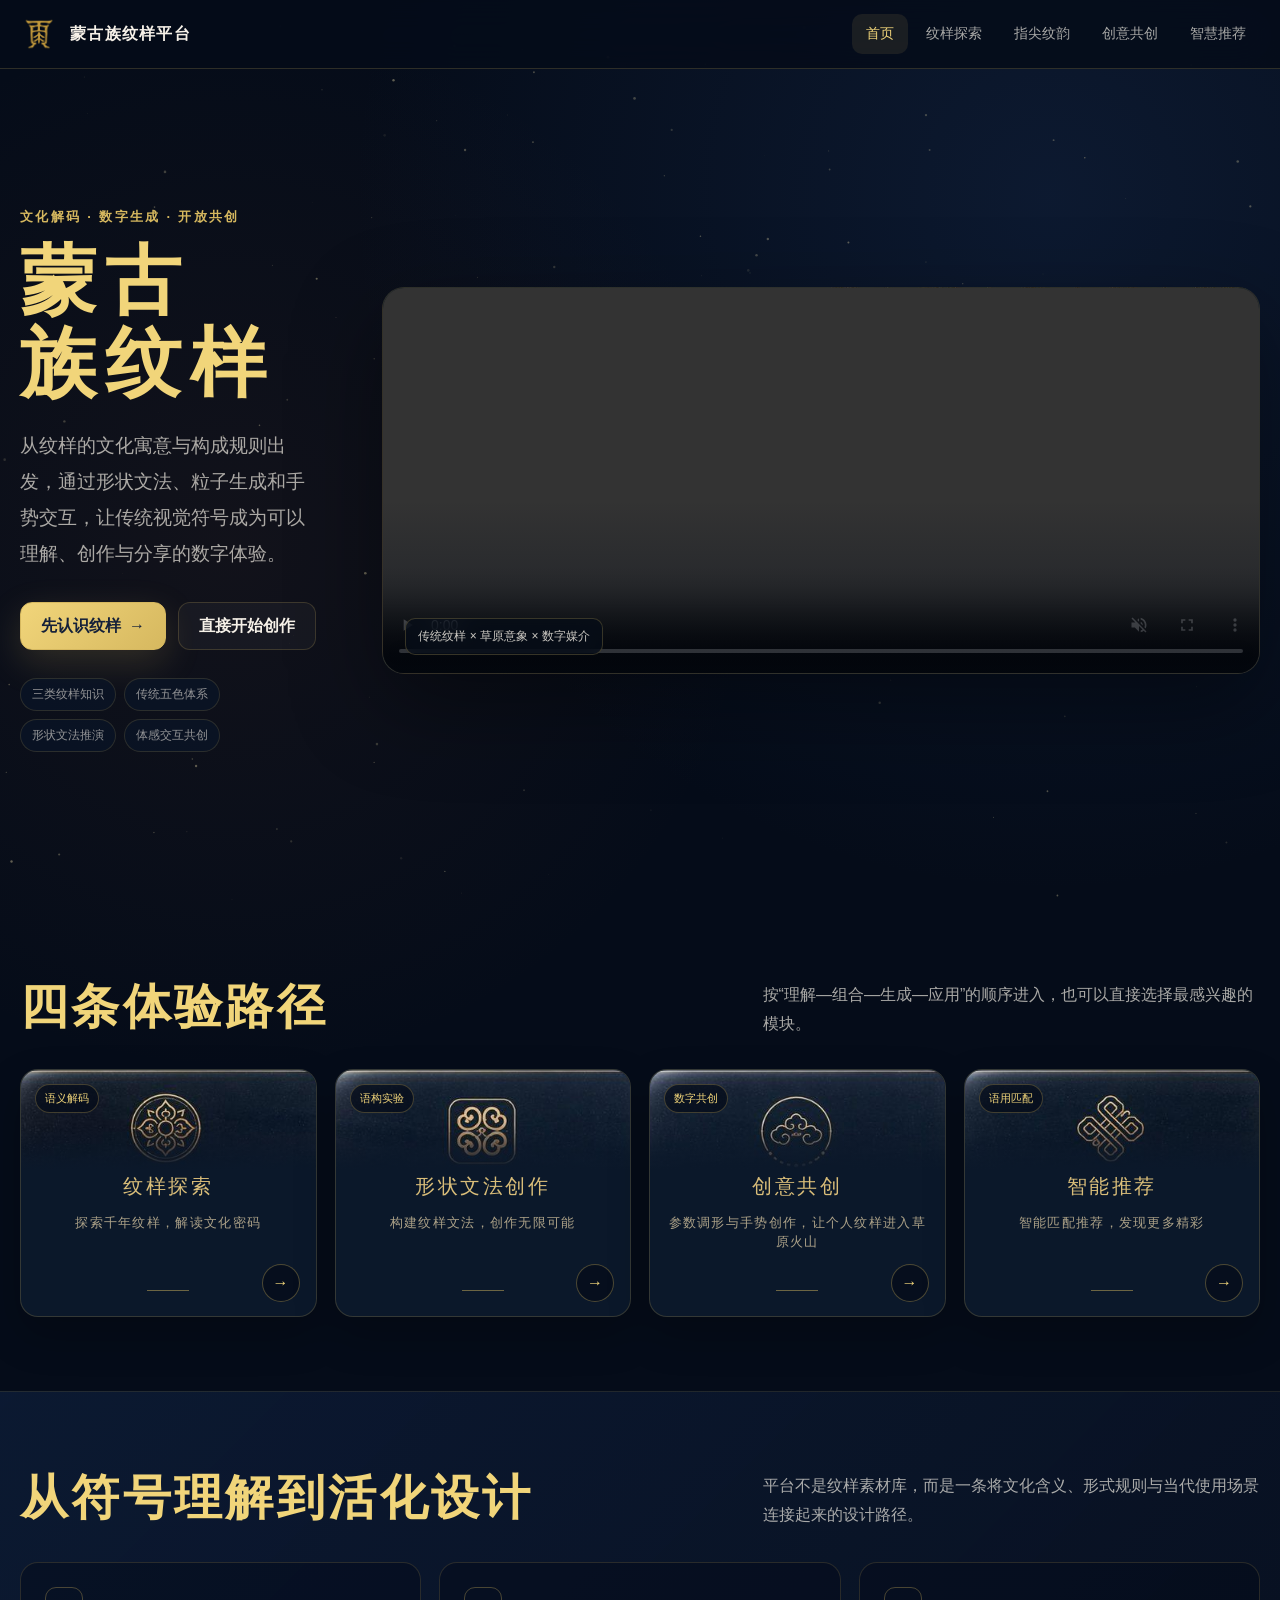
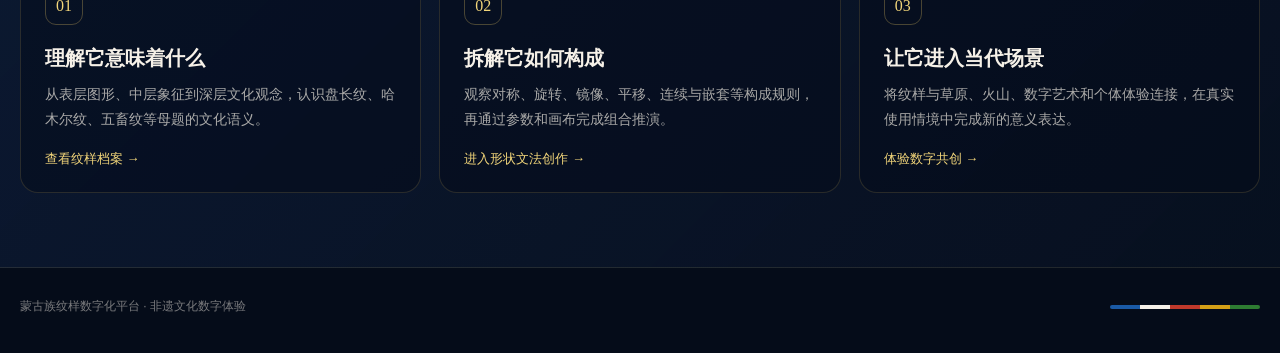
==== index.html @ a18f8100 "Backup Mongolian pattern platform and particle world prototype" ====
<!DOCTYPE html>
<html lang="zh-CN">
<head>
  <meta charset="UTF-8">
  <meta name="viewport" content="width=device-width, initial-scale=1.0">
  <meta name="description" content="从文化解读、形状文法到体感共创，探索蒙古族传统纹样的数字化活化路径。">
  <title>蒙古族纹样数字化平台</title>
  <link rel="stylesheet" href="platform-ui.css?v=1.1">
  <style>
    :root {
      --home-bg: #050c19; --home-panel: rgba(13,25,47,.78); --home-gold: #d6b85f;
      --home-gold-bright: #f1d57a; --home-text: #f6f1e8; --home-muted: rgba(246,241,232,.68);
      --home-line: rgba(214,184,95,.2); --home-max: 1280px;
    }
    * { box-sizing: border-box; }
    html { scroll-behavior: smooth; }
    body {
      margin: 0; min-width: 320px; color: var(--home-text); overflow-x: hidden;
      font-family: "Noto Sans SC", "Microsoft YaHei", sans-serif;
      background: radial-gradient(circle at 82% 10%, rgba(36,68,122,.24), transparent 34%),
                  radial-gradient(circle at 18% 28%, rgba(122,67,36,.11), transparent 30%), var(--home-bg);
    }
    a { color: inherit; }
    #stars-canvas { position: fixed; inset: 0; z-index: -1; width: 100%; height: 100%; pointer-events: none; opacity: .7; }
    .site-header { position: sticky; top: 0; z-index: 100; border-bottom: 1px solid var(--home-line); background: rgba(5,12,25,.86); backdrop-filter: blur(20px) saturate(1.2); }
    .header-inner { width: min(calc(100% - 40px), var(--home-max)); min-height: 68px; margin: 0 auto; display: flex; align-items: center; justify-content: space-between; gap: 24px; }
    .brand { display: inline-flex; align-items: center; gap: 12px; text-decoration: none; font-family: "Noto Serif SC", "SimSun", serif; font-weight: 700; letter-spacing: .08em; white-space: nowrap; }
    .brand-mark { width: 38px; height: 38px; flex: none; display: block; background: url('lib/images/logo-jia-oracle-v1.png') center/contain no-repeat; }
    .site-nav { display: flex; align-items: center; gap: 4px; }
    .site-nav a { min-height: 40px; padding: 0 14px; border-radius: 10px; display: inline-flex; align-items: center; color: var(--home-muted); text-decoration: none; font-size: 14px; white-space: nowrap; }
    .site-nav a:hover, .site-nav a[aria-current="page"] { color: var(--home-gold-bright); background: rgba(214,184,95,.1); }
    .mobile-menu { display: none; position: relative; }
    .mobile-menu summary { list-style: none; width: 44px; height: 44px; display: grid; place-items: center; border: 1px solid var(--home-line); border-radius: 12px; color: var(--home-gold-bright); cursor: pointer; font-size: 22px; background: rgba(214,184,95,.06); }
    .mobile-menu summary::-webkit-details-marker { display: none; }
    .mobile-menu nav { position: absolute; top: 52px; right: 0; width: min(280px, calc(100vw - 32px)); padding: 10px; display: grid; gap: 4px; border: 1px solid var(--home-line); border-radius: 14px; background: #0a1427; box-shadow: 0 18px 48px rgba(0,0,0,.42); }
    .mobile-menu nav a { min-height: 44px; padding: 0 14px; display: flex; align-items: center; border-radius: 10px; color: var(--home-muted); text-decoration: none; }
    .mobile-menu nav a:hover { color: var(--home-gold-bright); background: rgba(214,184,95,.1); }
    .hero { width: min(calc(100% - 40px), var(--home-max)); min-height: calc(100svh - 68px); margin: 0 auto; padding: 44px 0 54px; display: grid; grid-template-columns: minmax(230px,.34fr) minmax(0,1fr); align-items: center; gap: clamp(28px,5vw,72px); }
    .eyebrow { margin: 0 0 14px; color: var(--home-gold); font-size: 13px; font-weight: 700; letter-spacing: .18em; }
    .hero h1 { margin: 0; font-family: "Noto Serif SC", "SimSun", serif; font-size: clamp(42px,6vw,76px); line-height: 1.08; letter-spacing: .12em; font-weight: 700; color: var(--home-gold-bright); text-wrap: balance; }
    .hero-lead { max-width: 35em; margin: 24px 0 0; color: var(--home-muted); font-size: clamp(16px,1.6vw,19px); line-height: 1.9; }
    .hero-actions { margin-top: 30px; display: flex; flex-wrap: wrap; gap: 12px; }
    .hero-action { min-height: 48px; padding: 0 20px; border: 1px solid var(--home-line); border-radius: 12px; display: inline-flex; align-items: center; justify-content: center; gap: 8px; color: var(--home-text); text-decoration: none; font-weight: 700; background: rgba(255,255,255,.035); transition: transform .2s ease; }
    .hero-action.primary { color: #142039; border-color: var(--home-gold); background: linear-gradient(135deg,var(--home-gold-bright),var(--home-gold)); box-shadow: 0 12px 36px rgba(214,184,95,.18); }
    .hero-action:hover { transform: translateY(-2px); }
    .hero-tags { margin: 28px 0 0; padding: 0; display: flex; flex-wrap: wrap; gap: 8px; list-style: none; }
    .hero-tags li { padding: 7px 11px; border: 1px solid rgba(214,184,95,.16); border-radius: 999px; color: rgba(246,241,232,.58); font-size: 12px; background: rgba(9,21,41,.68); }
    .hero-visual { position: relative; aspect-ratio: 1440/635; min-height: 360px; overflow: hidden; border: 1px solid var(--home-line); border-radius: 22px; background: linear-gradient(90deg,rgba(5,12,25,.25),transparent 40%), url("lib/images/slices/hero_yurt_full.png?v=1.0") center/cover no-repeat; box-shadow: 0 30px 90px rgba(0,0,0,.4), inset 0 0 0 1px rgba(255,255,255,.03); }
    .hero-visual::after { content: ""; position: absolute; inset: 0; pointer-events: none; background: linear-gradient(to top,rgba(5,12,25,.5),transparent 45%); }
    .hero-media, .hero-media video, .hero-carousel, .hero-carousel img { width: 100%; height: 100%; }
    .hero-media { position: absolute; inset: 0; display: none; }
    .hero-media video { object-fit: cover; display: none; }
    .hero-carousel { position: relative; display: none; }
    .hero-carousel img { position: absolute; inset: 0; object-fit: cover; opacity: 0; transition: opacity .9s ease; }
    .hero-carousel img.active { opacity: 1; }
    .hero-caption { position: absolute; left: 22px; bottom: 18px; z-index: 3; padding: 9px 12px; border: 1px solid rgba(214,184,95,.24); border-radius: 10px; color: rgba(246,241,232,.82); font-size: 12px; background: rgba(5,12,25,.68); backdrop-filter: blur(12px); }
    .section { width: min(calc(100% - 40px), var(--home-max)); margin: 0 auto; padding: 74px 0; }
    .section-heading { display: grid; grid-template-columns: minmax(0,1fr) minmax(260px,.7fr); gap: 32px; align-items: end; margin-bottom: 30px; }
    .section-heading h2 { margin: 0; font-family: "Noto Serif SC", "SimSun", serif; font-size: clamp(30px,4vw,48px); color: var(--home-gold-bright); letter-spacing: .07em; }
    .section-heading p { margin: 0; color: var(--home-muted); line-height: 1.8; }
    .module-grid { display: grid; grid-template-columns: repeat(4,minmax(0,1fr)); gap: 18px; }
    .module-card { position: relative; display: flex; flex-direction: column; overflow: hidden; min-height: 248px; border: 1px solid var(--home-line); border-radius: 18px; text-decoration: none; background: #0b182a; box-shadow: 0 18px 42px rgba(0,0,0,.22); isolation: isolate; transition: transform .25s ease, border-color .25s ease; }
    .module-card:hover { transform: translateY(-3px); border-color: rgba(214,184,95,.46); }
    .module-art { display: block; flex: none; width: 100%; height: 0; padding-top: 34%; background-image: linear-gradient(to bottom,transparent 55%,#0b182a 100%),var(--card-art); background-position: center top; background-size: 100% 100%,100% auto; background-repeat: no-repeat; }
    .module-card:hover .module-art { filter: brightness(1.12); }
    .module-copy { position: relative; z-index: 1; display: flex; flex: 1; flex-direction: column; align-items: center; gap: 12px; padding: 3px 14px 25px; text-align: center; }
    .module-title { color: #d9bd79; font-family: "Noto Serif SC", "SimSun", serif; font-size: clamp(19px,1.6vw,23px); font-weight: 500; line-height: 1.35; letter-spacing: .12em; }
    .module-description { color: rgba(226,207,167,.75); font-family: "Noto Serif SC", "SimSun", serif; font-size: 13px; line-height: 1.5; letter-spacing: .1em; }
    .module-rule { width: 42px; height: 1px; margin-top: auto; background: rgba(214,184,95,.48); }
    .module-tag, .module-cta { position: absolute; z-index: 2; }
    .module-tag { top: 14px; left: 14px; padding: 6px 9px; border: 1px solid rgba(214,184,95,.28); border-radius: 999px; color: var(--home-gold-bright); font-size: 11px; background: rgba(5,12,25,.72); }
    .module-cta { right: 16px; bottom: 14px; width: 38px; height: 38px; display: grid; place-items: center; border: 1px solid rgba(214,184,95,.34); border-radius: 50%; color: var(--home-gold-bright); background: rgba(5,12,25,.72); }
    .method-section { width: 100%; border-block: 1px solid rgba(214,184,95,.12); background: linear-gradient(135deg,rgba(16,33,64,.64),rgba(8,17,33,.82)); }
    .method-inner { width: min(calc(100% - 40px), var(--home-max)); margin: 0 auto; padding: 74px 0; }
    .method-grid { margin-top: 32px; display: grid; grid-template-columns: repeat(3,minmax(0,1fr)); gap: 18px; }
    .method-card { min-height: 210px; padding: 24px; border: 1px solid rgba(214,184,95,.17); border-radius: 18px; background: rgba(5,12,25,.48); }
    .method-index { width: 38px; height: 38px; display: grid; place-items: center; border: 1px solid rgba(214,184,95,.32); border-radius: 11px; color: var(--home-gold-bright); font-family: Georgia,serif; }
    .method-card h3 { margin: 20px 0 10px; color: var(--home-text); font-size: 20px; }
    .method-card p { margin: 0; color: var(--home-muted); line-height: 1.8; font-size: 14px; }
    .method-card a { margin-top: 18px; display: inline-flex; color: var(--home-gold-bright); text-decoration: none; font-size: 13px; }
    .site-footer { width: min(calc(100% - 40px), var(--home-max)); margin: 0 auto; padding: 30px 0 38px; display: flex; align-items: center; justify-content: space-between; gap: 20px; color: rgba(246,241,232,.48); font-size: 12px; }
    .five-colors { display: flex; width: 150px; height: 4px; border-radius: 999px; overflow: hidden; }
    .five-colors span { flex: 1; }
    @media (max-width: 1020px) { .site-nav { display: none; } .mobile-menu { display: block; } .hero { grid-template-columns: 1fr; min-height: auto; } .hero-copy { max-width: 760px; } .hero-visual { min-height: 0; } .module-grid { grid-template-columns: repeat(2,minmax(0,1fr)); } }
    @media (max-width: 680px) {
      .header-inner,.hero,.section,.method-inner,.site-footer { width: min(calc(100% - 28px),var(--home-max)); }
      .brand { font-size: 14px; } .brand-mark { width: 30px; height: 30px; }
      .hero { padding: 34px 0 42px; gap: 28px; } .hero h1 { font-size: clamp(38px,13vw,58px); }
      .hero-lead { margin-top: 18px; font-size: 16px; } .hero-actions { display: grid; grid-template-columns: 1fr; }
      .hero-action { width: 100%; } .hero-visual { aspect-ratio: 4/3; border-radius: 16px; }
      .section,.method-inner { padding: 54px 0; } .section-heading { grid-template-columns: 1fr; gap: 14px; }
      .module-grid,.method-grid { grid-template-columns: 1fr; } .module-card { min-height: 260px; }
      .site-footer { align-items: flex-start; flex-direction: column; }
    }
  </style>
</head>
<body>
  <canvas id="stars-canvas" aria-hidden="true"></canvas>
  <header class="site-header">
    <div class="header-inner">
      <a class="brand" href="index.html" aria-label="蒙古族纹样数字化平台首页"><span class="brand-mark" aria-hidden="true"></span><span>蒙古族纹样平台</span></a>
      <nav class="site-nav" aria-label="主要导航">
    <a href="index.html" aria-current="page">首页</a><a href="explorer.html">纹样探索</a><a href="fingerweave.html">指尖纹韵</a><a href="creator.html">创意共创</a><a href="recommend.html">智慧推荐</a>
      </nav>
    <details class="mobile-menu"><summary aria-label="打开导航菜单">☰</summary><nav aria-label="移动端导航"><a href="index.html">首页</a><a href="explorer.html">纹样探索</a><a href="fingerweave.html">指尖纹韵</a><a href="creator.html">创意共创</a><a href="recommend.html">智慧推荐</a></nav></details>
    </div>
  </header>
  <main>
    <section class="hero" aria-labelledby="hero-title">
      <div class="hero-copy">
        <p class="eyebrow">文化解码 · 数字生成 · 开放共创</p>
        <h1 id="hero-title">蒙古族纹样</h1>
        <p class="hero-lead">从纹样的文化寓意与构成规则出发，通过形状文法、粒子生成和手势交互，让传统视觉符号成为可以理解、创作与分享的数字体验。</p>
        <div class="hero-actions"><a class="hero-action primary" href="explorer.html">先认识纹样 <span aria-hidden="true">→</span></a><a class="hero-action" href="fingerweave.html">直接开始创作</a></div>
        <ul class="hero-tags" aria-label="平台方法标签"><li>三类纹样知识</li><li>传统五色体系</li><li>形状文法推演</li><li>体感交互共创</li></ul>
      </div>
      <div class="hero-visual" aria-label="草原星空与蒙古包视觉场景">
        <div class="hero-media" id="heroMediaWrap" aria-hidden="true"><video id="heroVideo" muted loop playsinline></video><div class="hero-carousel" id="heroCarousel"></div></div>
        <div class="hero-caption">传统纹样 × 草原意象 × 数字媒介</div>
      </div>
    </section>
    <section class="section" aria-labelledby="modules-title">
      <div class="section-heading"><h2 id="modules-title">四条体验路径</h2><p>按“理解—组合—生成—应用”的顺序进入，也可以直接选择最感兴趣的模块。</p></div>
      <div class="module-grid">
        <a class="module-card" href="explorer.html" aria-label="进入纹样探索，了解纹样的文化语义与使用规范" style="--card-art:url('lib/images/slices/card_explorer.png?v=1.1')"><span class="module-art" aria-hidden="true"></span><span class="module-tag">语义解码</span><span class="module-copy"><strong class="module-title">纹样探索</strong><span class="module-description">探索千年纹样，解读文化密码</span><span class="module-rule" aria-hidden="true"></span></span><span class="module-cta" aria-hidden="true">→</span></a>
        <a class="module-card" href="fingerweave.html" aria-label="进入指尖纹韵，使用形状文法组合纹样" style="--card-art:url('lib/images/slices/card_fingerweave.png?v=1.1')"><span class="module-art" aria-hidden="true"></span><span class="module-tag">语构实验</span><span class="module-copy"><strong class="module-title">形状文法创作</strong><span class="module-description">构建纹样文法，创作无限可能</span><span class="module-rule" aria-hidden="true"></span></span><span class="module-cta" aria-hidden="true">→</span></a>
    <a class="module-card" href="creator.html" aria-label="进入创意共创，体验粒子化、手势交互与草原火山共同景观" style="--card-art:url('lib/images/slices/card_creator.png?v=1.1')"><span class="module-art" aria-hidden="true"></span><span class="module-tag">数字共创</span><span class="module-copy"><strong class="module-title">创意共创</strong><span class="module-description">参数调形与手势创作，让个人纹样进入草原火山</span><span class="module-rule" aria-hidden="true"></span></span><span class="module-cta" aria-hidden="true">→</span></a>
        <a class="module-card" href="recommend.html" aria-label="进入智慧推荐，按使用者特征匹配纹样" style="--card-art:url('lib/images/slices/card_recommend.png?v=1.1')"><span class="module-art" aria-hidden="true"></span><span class="module-tag">语用匹配</span><span class="module-copy"><strong class="module-title">智能推荐</strong><span class="module-description">智能匹配推荐，发现更多精彩</span><span class="module-rule" aria-hidden="true"></span></span><span class="module-cta" aria-hidden="true">→</span></a>
      </div>
    </section>
    <section class="method-section" aria-labelledby="method-title">
      <div class="method-inner">
        <div class="section-heading"><h2 id="method-title">从符号理解到活化设计</h2><p>平台不是纹样素材库，而是一条将文化含义、形式规则与当代使用场景连接起来的设计路径。</p></div>
        <div class="method-grid">
          <article class="method-card"><div class="method-index" aria-hidden="true">01</div><h3>理解它意味着什么</h3><p>从表层图形、中层象征到深层文化观念，认识盘长纹、哈木尔纹、五畜纹等母题的文化语义。</p><a href="explorer.html">查看纹样档案 →</a></article>
          <article class="method-card"><div class="method-index" aria-hidden="true">02</div><h3>拆解它如何构成</h3><p>观察对称、旋转、镜像、平移、连续与嵌套等构成规则，再通过参数和画布完成组合推演。</p><a href="fingerweave.html">进入形状文法创作 →</a></article>
          <article class="method-card"><div class="method-index" aria-hidden="true">03</div><h3>让它进入当代场景</h3><p>将纹样与草原、火山、数字艺术和个体体验连接，在真实使用情境中完成新的意义表达。</p><a href="creator.html">体验数字共创 →</a></article>
        </div>
      </div>
    </section>
  </main>
  <footer class="site-footer"><span>蒙古族纹样数字化平台 · 非遗文化数字体验</span><span class="five-colors" aria-label="传统五色：蓝、白、红、黄、绿"><span style="background:#1a5aa6"></span><span style="background:#f5f0e8"></span><span style="background:#c0392b"></span><span style="background:#d4a017"></span><span style="background:#2e7d32"></span></span></footer>
  <script>
  (function () {
    var canvas=document.getElementById('stars-canvas'),ctx=canvas.getContext('2d'),reduced=matchMedia('(prefers-reduced-motion: reduce)').matches,stars=[],frame;
    function resize(){var r=Math.min(devicePixelRatio||1,2);canvas.width=Math.round(innerWidth*r);canvas.height=Math.round(innerHeight*r);canvas.style.width=innerWidth+'px';canvas.style.height=innerHeight+'px';ctx.setTransform(r,0,0,r,0,0);stars=Array.from({length:Math.min(150,Math.round(innerWidth/8))},function(){return{x:Math.random()*innerWidth,y:Math.random()*innerHeight,r:Math.random()*1.2+.2,a:Math.random()*.5+.12,s:(Math.random()-.5)*.006};});}
    function draw(){ctx.clearRect(0,0,innerWidth,innerHeight);stars.forEach(function(s){if(!reduced){s.a+=s.s;if(s.a>.7||s.a<.1)s.s*=-1;}ctx.beginPath();ctx.arc(s.x,s.y,s.r,0,Math.PI*2);ctx.fillStyle='rgba(224,212,164,'+s.a+')';ctx.fill();});if(!reduced)frame=requestAnimationFrame(draw);}
    addEventListener('resize',function(){cancelAnimationFrame(frame);resize();draw();});resize();draw();
    var wrap=document.getElementById('heroMediaWrap'),video=document.getElementById('heroVideo'),carousel=document.getElementById('heroCarousel');
    function showVideo(){video.src='hero_video/hero_video.mp4?v=1.0';video.style.display='block';wrap.style.display='block';video.play().catch(function(){video.controls=true;});}
    fetch('hero_carousel/list.json?v=1.0').then(function(r){return r.ok?r.json():[];}).then(function(files){if(!files.length){showVideo();return;}files.forEach(function(file,i){var img=document.createElement('img');img.src='hero_carousel/'+file;img.alt='';if(i===0)img.className='active';carousel.appendChild(img);});carousel.style.display='block';wrap.style.display='block';if(files.length>1&&!reduced){var i=0;setInterval(function(){var imgs=carousel.querySelectorAll('img');imgs[i].classList.remove('active');i=(i+1)%imgs.length;imgs[i].classList.add('active');},5000);}}).catch(showVideo);
  })();
  </script>
</body>
</html>
---- platform-ui.css ----
:root {
  --platform-bg: #07101f;
  --platform-surface: rgba(17, 27, 48, 0.88);
  --platform-surface-strong: #111b30;
  --platform-gold: #d6b85f;
  --platform-gold-strong: #f0cf70;
  --platform-text: #f5f0e8;
  --platform-text-muted: rgba(245, 240, 232, 0.7);
  --platform-border: rgba(214, 184, 95, 0.22);
  --platform-focus: #79d8ff;
  --platform-radius-sm: 10px;
  --platform-radius-md: 16px;
  --platform-space-1: 4px;
  --platform-space-2: 8px;
  --platform-space-3: 12px;
  --platform-space-4: 16px;
  --platform-space-6: 24px;
}

.topbar-logo-dot,
.nav-logo-dot {
  width: 34px !important;
  height: 34px !important;
  flex: none;
  border: 0 !important;
  border-radius: 0 !important;
  background: url('lib/images/logo-jia-oracle-v1.png') center / contain no-repeat !important;
  box-shadow: none !important;
}

:where(a, button, input, [role="button"]):focus-visible {
  outline: 3px solid var(--platform-focus) !important;
  outline-offset: 3px;
}

:where(button, .topbar-link, .nav-link, .action-btn, .topbar-btn, .sidebar-item) {
  -webkit-tap-highlight-color: transparent;
}

:where(.topbar-link, .nav-link, .action-btn, .topbar-btn, .repeat-btn, .input-btn) {
  transition-duration: 180ms !important;
}

:where(.culture-intro p, .page-header p, .video-placeholder, .canvas-hint p) {
  color: var(--platform-text-muted) !important;
}

/* 纹样创作页：把散落的绝对定位按钮整理为一组可响应的工具轨道。 */
.creator-rail {
  position: fixed;
  top: 24px;
  left: 24px;
  z-index: 24;
  display: flex;
  flex-direction: column;
  gap: 10px;
  max-height: calc(100vh - 48px);
}

.creator-rail .top-btn {
  position: static !important;
  min-height: 44px;
  min-width: 132px;
  justify-content: flex-start;
}

@media (hover: none), (pointer: coarse) {
  :where(button, .topbar-link, .nav-link, .topbar-btn, .action-btn, .sidebar-item, .cat-tab) {
    min-height: 44px;
  }
}

@media (max-width: 820px) {
  /* 探索页与指尖纹韵：第一行放品牌和动作，第二行放可横向滚动的导航。 */
  .topbar {
    height: auto !important;
    min-height: 108px;
    padding: 10px 12px !important;
    align-content: center;
    align-items: flex-start !important;
    flex-wrap: wrap;
    gap: 6px;
  }

  .topbar-left {
    width: 100%;
    min-width: 0;
    display: flex;
    flex-wrap: wrap;
    gap: 6px !important;
  }

  .topbar-logo {
    flex: 0 0 auto;
    min-height: 40px;
  }

  .topbar-logo span {
    font-size: 14px !important;
  }

  .topbar-nav {
    order: 3;
    width: 100%;
    margin: 2px 0 0 !important;
    padding-bottom: 3px;
    display: flex;
    flex-wrap: nowrap;
    overflow-x: auto;
    scrollbar-width: none;
    scroll-snap-type: x proximity;
  }

  .topbar-nav::-webkit-scrollbar,
  .nav-links::-webkit-scrollbar,
  .creator-rail::-webkit-scrollbar {
    display: none;
  }

  .topbar-link {
    flex: 0 0 auto;
    white-space: nowrap;
    scroll-snap-align: start;
    display: inline-flex;
    align-items: center;
    padding: 8px 12px !important;
  }

  .topbar-right {
    position: absolute;
    top: 10px;
    right: 12px;
    gap: 6px !important;
  }

  .topbar-right .topbar-btn {
    padding: 7px 10px !important;
    letter-spacing: 0 !important;
  }

  /* 智慧推荐页使用另一套导航类名，行为与顶部栏保持一致。 */
  .nav-bar {
    height: auto !important;
    min-height: 104px;
    padding: 10px 12px !important;
    flex-wrap: wrap;
    align-content: center;
  }

  .nav-logo {
    min-height: 40px;
  }

  .nav-links {
    width: 100%;
    margin: 4px 0 0 !important;
    display: flex;
    flex-wrap: nowrap;
    overflow-x: auto;
    scrollbar-width: none;
    scroll-snap-type: x proximity;
  }

  .nav-link {
    flex: 0 0 auto;
    white-space: nowrap;
    scroll-snap-align: start;
    display: inline-flex;
    align-items: center;
    padding: 8px 12px !important;
  }

  .page-title-section {
    padding-top: 136px !important;
    margin-bottom: 22px !important;
  }

  .page-title-section h1 {
    font-size: clamp(30px, 10vw, 40px) !important;
    letter-spacing: 6px !important;
  }

  .content-layout {
    flex-direction: column;
    padding: 0 16px 28px !important;
  }

  .sidebar {
    width: 100% !important;
    min-width: 0 !important;
  }

  .sidebar-card {
    position: static !important;
    display: flex;
    align-items: center;
    gap: 4px;
    padding: 10px !important;
    overflow-x: auto;
    scrollbar-width: none;
  }

  .sidebar-card::-webkit-scrollbar {
    display: none;
  }

  .sidebar-title,
  .sidebar-item {
    flex: 0 0 auto;
    margin-bottom: 0 !important;
  }

  .culture-intro {
    padding: 20px !important;
  }

  .culture-intro p {
    font-size: 15px !important;
    line-height: 1.9 !important;
  }

  .detail-panel {
    width: 100% !important;
    min-width: 0 !important;
  }

  .main-content {
    padding: 132px 16px 44px !important;
  }

  .page-header {
    margin-bottom: 30px !important;
  }

  .page-header h1 {
    font-size: 30px !important;
  }

  .page-header p {
    font-size: 15px !important;
  }

  .action-btns {
    display: grid !important;
    grid-template-columns: 1fr 1fr;
  }

  .action-btn {
    min-width: 0 !important;
  }

  .action-btn.primary {
    grid-column: 1 / -1;
  }

  /* 指尖纹韵：窄屏改为“画布优先、素材其次、参数最后”的纵向任务流。 */
  .main-layout {
    display: flex !important;
    flex-direction: column;
    height: auto !important;
    min-height: calc(100svh - 108px);
    margin-top: 108px !important;
  }

  .canvas-area {
    order: 1;
    width: 100%;
    height: 62svh;
    min-height: 460px;
    flex: none !important;
  }

  .left-panel,
  .right-panel {
    width: 100% !important;
    min-width: 0 !important;
    height: auto !important;
    max-height: none !important;
    overflow: visible !important;
    box-shadow: none !important;
  }

  .left-panel { order: 2; }
  .right-panel { order: 3; }

  .layer-panel {
    position: static !important;
  }

  .canvas-toolbar {
    bottom: 12px !important;
    max-width: calc(100vw - 24px);
  }

  .pattern-grid {
    grid-template-columns: repeat(4, minmax(0, 1fr)) !important;
  }

  /* 粒子创作：工具轨道移到底部，参数面板变为可收起的全高抽屉。 */
  .creator-rail {
    top: auto;
    bottom: 12px;
    left: 12px;
    right: 12px;
    max-height: none;
    flex-direction: row;
    gap: 8px;
    padding: 8px;
    overflow-x: auto;
    border: 1px solid rgba(255, 255, 255, 0.1);
    border-radius: 16px;
    background: rgba(5, 5, 12, 0.82);
    backdrop-filter: blur(20px);
  }

  .creator-rail .top-btn {
    min-width: max-content;
    padding: 10px 14px !important;
    letter-spacing: 0.08em !important;
  }

  #panel {
    width: min(92vw, 360px) !important;
  }

  .toggle-btn {
    top: 14px !important;
    right: 14px !important;
    width: 44px !important;
    height: 44px !important;
  }

  #gestureWrap {
    left: 12px !important;
    bottom: 86px !important;
    width: min(220px, calc(100vw - 24px)) !important;
  }
}

@media (max-width: 480px) {
  .topbar-logo span,
  .nav-logo span {
    max-width: 126px;
    line-height: 1.25;
  }

  .pattern-grid {
    grid-template-columns: repeat(3, minmax(0, 1fr)) !important;
  }

  .five-colors,
  .recommend-grid {
    grid-template-columns: 1fr 1fr !important;
  }
}

@media (prefers-reduced-motion: reduce) {
  *, *::before, *::after {
    scroll-behavior: auto !important;
    animation-duration: 0.01ms !important;
    animation-iteration-count: 1 !important;
    transition-duration: 0.01ms !important;
  }
}
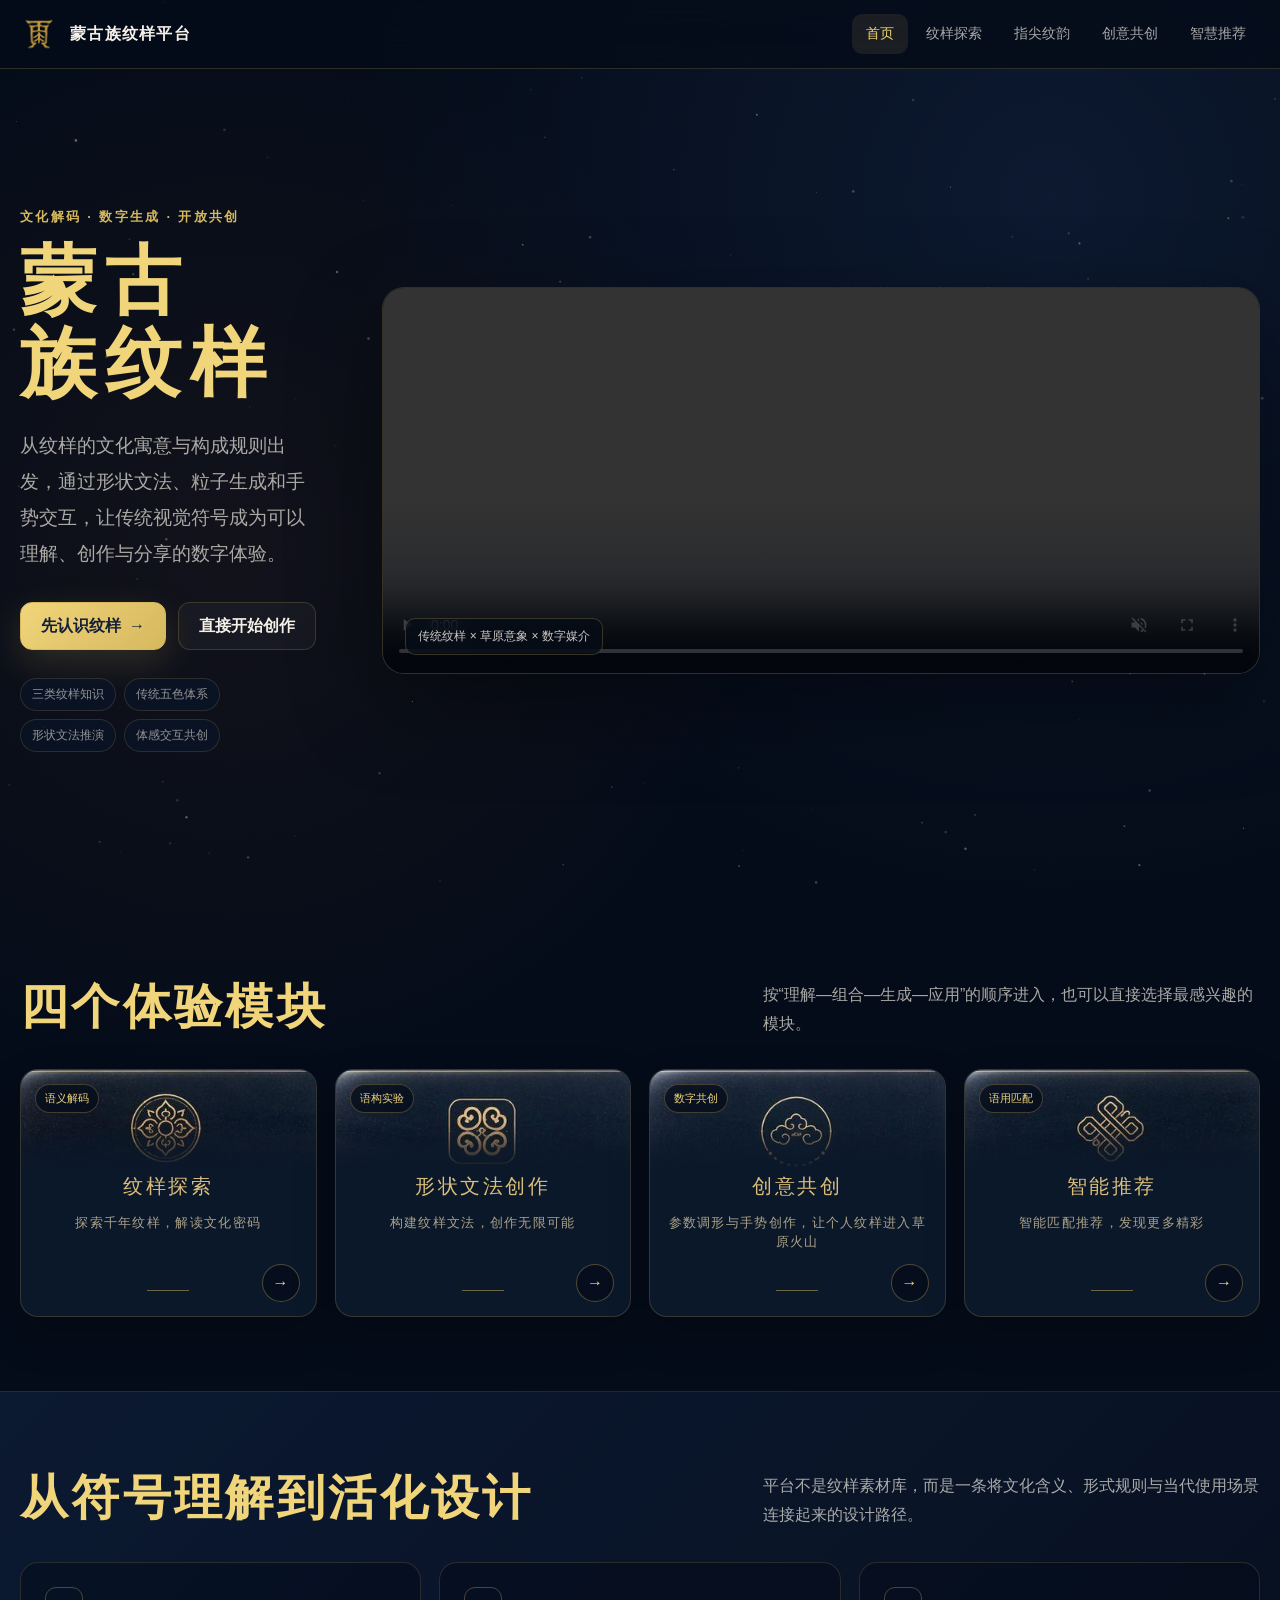
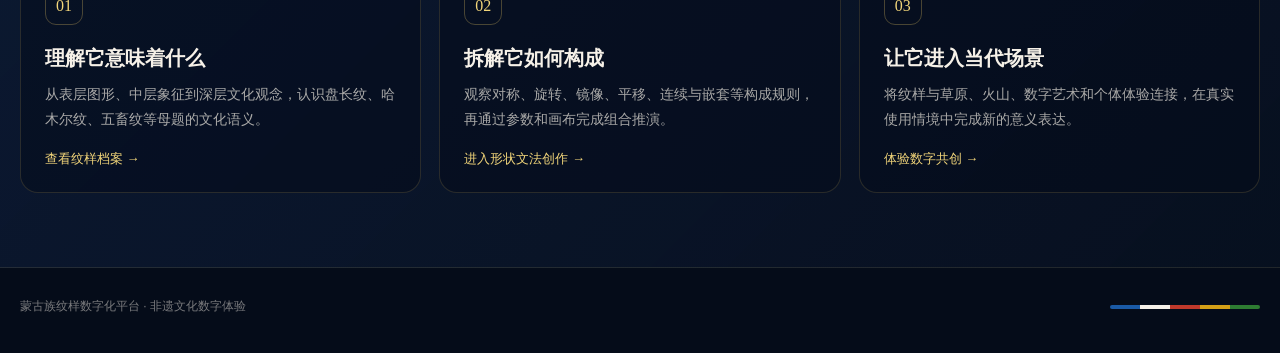
==== commit d889187f: "Release v169 desktop particle world and gesture drawing fixes" ====
--- a/index.html
+++ b/index.html
@@ -89,7 +89,7 @@
       .hero-lead { margin-top: 18px; font-size: 16px; } .hero-actions { display: grid; grid-template-columns: 1fr; }
       .hero-action { width: 100%; } .hero-visual { aspect-ratio: 4/3; border-radius: 16px; }
       .section,.method-inner { padding: 54px 0; } .section-heading { grid-template-columns: 1fr; gap: 14px; }
-      .module-grid,.method-grid { grid-template-columns: 1fr; } .module-card { min-height: 260px; }
+      .module-grid,.method-grid { grid-template-columns: 1fr; } .module-card { width: 100%; min-height: 260px; }
       .site-footer { align-items: flex-start; flex-direction: column; }
     }
   </style>
@@ -120,7 +120,7 @@
       </div>
     </section>
     <section class="section" aria-labelledby="modules-title">
-      <div class="section-heading"><h2 id="modules-title">四条体验路径</h2><p>按“理解—组合—生成—应用”的顺序进入，也可以直接选择最感兴趣的模块。</p></div>
+      <div class="section-heading"><h2 id="modules-title">四个体验模块</h2><p>按“理解—组合—生成—应用”的顺序进入，也可以直接选择最感兴趣的模块。</p></div>
       <div class="module-grid">
         <a class="module-card" href="explorer.html" aria-label="进入纹样探索，了解纹样的文化语义与使用规范" style="--card-art:url('lib/images/slices/card_explorer.png?v=1.1')"><span class="module-art" aria-hidden="true"></span><span class="module-tag">语义解码</span><span class="module-copy"><strong class="module-title">纹样探索</strong><span class="module-description">探索千年纹样，解读文化密码</span><span class="module-rule" aria-hidden="true"></span></span><span class="module-cta" aria-hidden="true">→</span></a>
         <a class="module-card" href="fingerweave.html" aria-label="进入指尖纹韵，使用形状文法组合纹样" style="--card-art:url('lib/images/slices/card_fingerweave.png?v=1.1')"><span class="module-art" aria-hidden="true"></span><span class="module-tag">语构实验</span><span class="module-copy"><strong class="module-title">形状文法创作</strong><span class="module-description">构建纹样文法，创作无限可能</span><span class="module-rule" aria-hidden="true"></span></span><span class="module-cta" aria-hidden="true">→</span></a>
